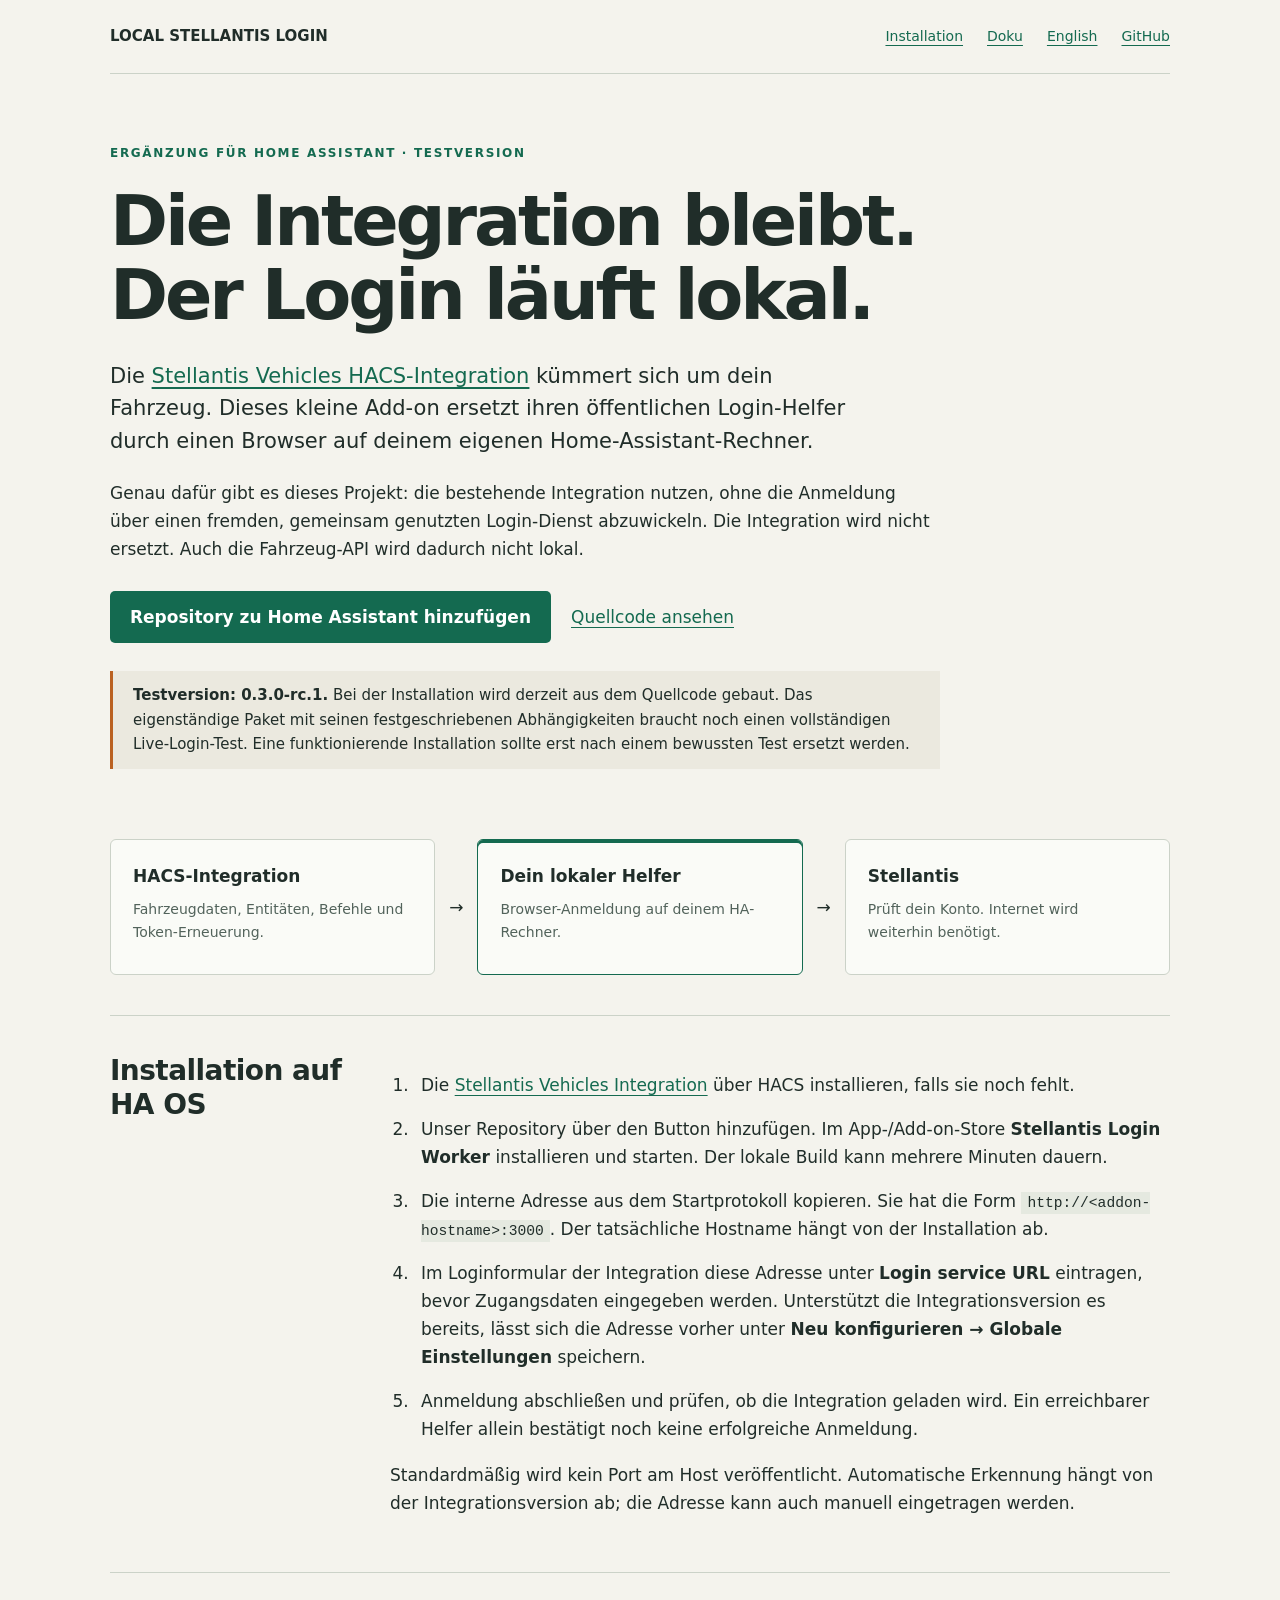
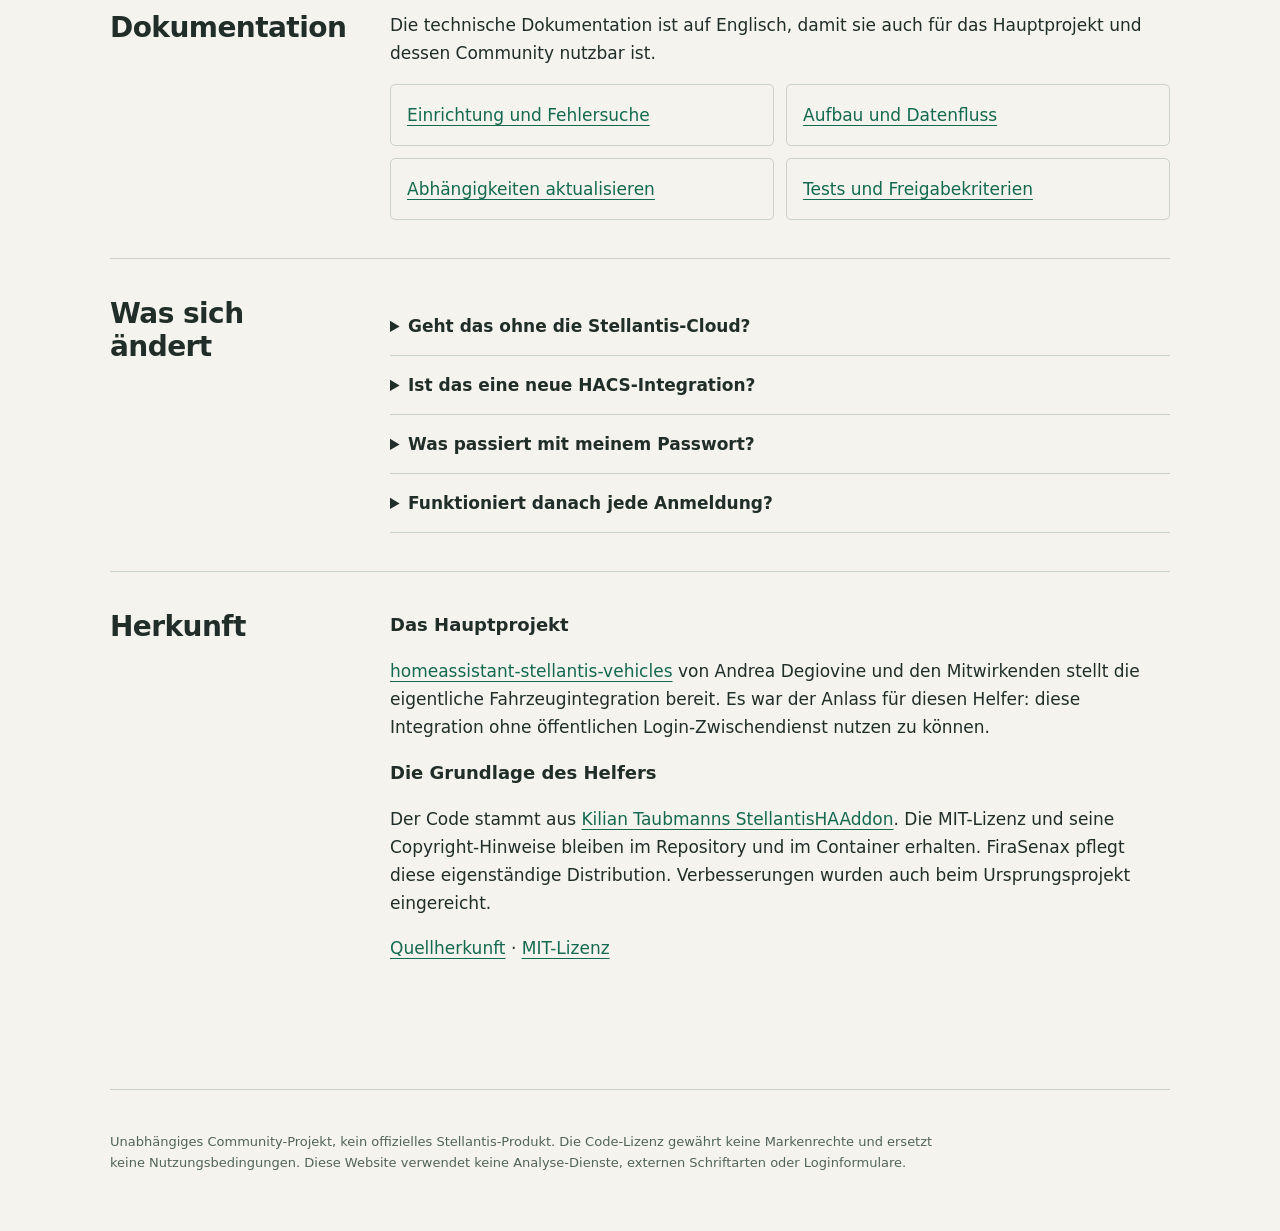
==== docs/de.html @ cf9c1152 "Document project scope and origin, add bilingual Pages site, migrate native image builds" ====
<!doctype html><html lang="de"><head><meta charset="utf-8"><meta name="viewport" content="width=device-width,initial-scale=1"><meta name="description" content="Lokaler Login-Helfer für die Stellantis-HACS-Integration. Anmeldung auf dem eigenen Home-Assistant-Rechner statt über einen öffentlichen Zwischendienst."><title>Local Stellantis Login — Anmeldung auf deinem HA-Rechner</title><link rel="stylesheet" href="style.css"></head><body><a class="skip" href="#main">Zum Inhalt</a><div class="wrap"><header><a class="brand" href="de.html">LOCAL STELLANTIS LOGIN</a><nav aria-label="Navigation"><a href="#install">Installation</a><a href="#docs">Doku</a><a href="index.html" lang="en">English</a><a href="https://github.com/FiraSenax/stellantis-login-worker">GitHub</a></nav></header><main id="main"><div class="hero"><div class="eyebrow">Ergänzung für Home Assistant · Testversion</div><h1>Die Integration bleibt.<br>Der Login läuft lokal.</h1><p class="lead">Die <a href="https://github.com/andreadegiovine/homeassistant-stellantis-vehicles">Stellantis Vehicles HACS-Integration</a> kümmert sich um dein Fahrzeug. Dieses kleine Add-on ersetzt ihren öffentlichen Login-Helfer durch einen Browser auf deinem eigenen Home-Assistant-Rechner.</p><p>Genau dafür gibt es dieses Projekt: die bestehende Integration nutzen, ohne die Anmeldung über einen fremden, gemeinsam genutzten Login-Dienst abzuwickeln. Die Integration wird nicht ersetzt. Auch die Fahrzeug-API wird dadurch nicht lokal.</p><div class="actions"><a class="button" href="https://my.home-assistant.io/redirect/supervisor_add_addon_repository/?repository_url=https%3A%2F%2Fgithub.com%2FFiraSenax%2Fstellantis-login-worker">Repository zu Home Assistant hinzufügen</a><a href="https://github.com/FiraSenax/stellantis-login-worker">Quellcode ansehen</a></div><div class="note"><strong>Testversion: 0.3.0-rc.1.</strong> Bei der Installation wird derzeit aus dem Quellcode gebaut. Das eigenständige Paket mit seinen festgeschriebenen Abhängigkeiten braucht noch einen vollständigen Live-Login-Test. Eine funktionierende Installation sollte erst nach einem bewussten Test ersetzt werden.</div></div><div class="flow" aria-label="Anmeldung: Integration, lokaler Helfer, Stellantis"><div class="node"><strong>HACS-Integration</strong><span>Fahrzeugdaten, Entitäten, Befehle und Token-Erneuerung.</span></div><span class="arrow" aria-hidden="true">→</span><div class="node local"><strong>Dein lokaler Helfer</strong><span>Browser-Anmeldung auf deinem HA-Rechner.</span></div><span class="arrow" aria-hidden="true">→</span><div class="node"><strong>Stellantis</strong><span>Prüft dein Konto. Internet wird weiterhin benötigt.</span></div></div>
<section id="install" class="section-grid"><h2>Installation auf HA OS</h2><div><ol><li>Die <a href="https://github.com/andreadegiovine/homeassistant-stellantis-vehicles">Stellantis Vehicles Integration</a> über HACS installieren, falls sie noch fehlt.</li><li>Unser Repository über den Button hinzufügen. Im App-/Add-on-Store <strong>Stellantis Login Worker</strong> installieren und starten. Der lokale Build kann mehrere Minuten dauern.</li><li>Die interne Adresse aus dem Startprotokoll kopieren. Sie hat die Form <code>http://&lt;addon-hostname&gt;:3000</code>. Der tatsächliche Hostname hängt von der Installation ab.</li><li>Im Loginformular der Integration diese Adresse unter <strong>Login service URL</strong> eintragen, bevor Zugangsdaten eingegeben werden. Unterstützt die Integrationsversion es bereits, lässt sich die Adresse vorher unter <strong>Neu konfigurieren → Globale Einstellungen</strong> speichern.</li><li>Anmeldung abschließen und prüfen, ob die Integration geladen wird. Ein erreichbarer Helfer allein bestätigt noch keine erfolgreiche Anmeldung.</li></ol><p>Standardmäßig wird kein Port am Host veröffentlicht. Automatische Erkennung hängt von der Integrationsversion ab; die Adresse kann auch manuell eingetragen werden.</p></div></section>
<section id="docs" class="section-grid"><h2>Dokumentation</h2><div><p>Die technische Dokumentation ist auf Englisch, damit sie auch für das Hauptprojekt und dessen Community nutzbar ist.</p><div class="links"><a href="https://github.com/FiraSenax/stellantis-login-worker/blob/main/stellantis_login_worker/DOCS.md">Einrichtung und Fehlersuche</a><a href="https://github.com/FiraSenax/stellantis-login-worker/blob/main/docs/ARCHITECTURE.md">Aufbau und Datenfluss</a><a href="https://github.com/FiraSenax/stellantis-login-worker/blob/main/docs/DEPENDENCIES.md">Abhängigkeiten aktualisieren</a><a href="https://github.com/FiraSenax/stellantis-login-worker/blob/main/docs/TESTING.md">Tests und Freigabekriterien</a></div></div></section>
<section class="section-grid"><h2>Was sich ändert</h2><div><details><summary>Geht das ohne die Stellantis-Cloud?</summary><p>Nein. Der öffentliche Login-Zwischendienst entfällt. Stellantis bleibt für die Kontoanmeldung, Fahrzeugdaten und Befehle erforderlich.</p></details><details><summary>Ist das eine neue HACS-Integration?</summary><p>Nein. Die bestehende Integration bleibt zuständig. Dieser Helfer wird als zusätzliche Home-Assistant-App installiert, weil er einen Browser im Container ausführt.</p></details><details><summary>Was passiert mit meinem Passwort?</summary><p>Die Integration sendet es an den eingestellten Helfer. Dessen HTTP-Handler gibt es für den laufenden Versuch an den Browser weiter und speichert es nicht in einer Konfigurationsdatei. Der Helfer hat keine eigene Zugangskontrolle; sein Port sollte intern bleiben und darf nicht ins Internet veröffentlicht werden.</p></details><details><summary>Funktioniert danach jede Anmeldung?</summary><p>Das lässt sich nicht versprechen. Geänderte Loginseiten, Anbieterausfälle und interaktive Prüfungen können weiter Probleme verursachen. Bei Fehlern wird nicht automatisch auf einen öffentlichen Login-Helfer gewechselt.</p></details></div></section>
<section class="section-grid"><h2>Herkunft</h2><div><h3>Das Hauptprojekt</h3><p><a href="https://github.com/andreadegiovine/homeassistant-stellantis-vehicles">homeassistant-stellantis-vehicles</a> von Andrea Degiovine und den Mitwirkenden stellt die eigentliche Fahrzeugintegration bereit. Es war der Anlass für diesen Helfer: diese Integration ohne öffentlichen Login-Zwischendienst nutzen zu können.</p><h3>Die Grundlage des Helfers</h3><p>Der Code stammt aus <a href="https://github.com/ktaubmann/StellantisHAAddon">Kilian Taubmanns StellantisHAAddon</a>. Die MIT-Lizenz und seine Copyright-Hinweise bleiben im Repository und im Container erhalten. FiraSenax pflegt diese eigenständige Distribution. Verbesserungen wurden auch beim Ursprungsprojekt eingereicht.</p><p><a href="https://github.com/FiraSenax/stellantis-login-worker/blob/main/NOTICE">Quellherkunft</a> · <a href="https://github.com/FiraSenax/stellantis-login-worker/blob/main/LICENSE">MIT-Lizenz</a></p></div></section></main><footer><p>Unabhängiges Community-Projekt, kein offizielles Stellantis-Produkt. Die Code-Lizenz gewährt keine Markenrechte und ersetzt keine Nutzungsbedingungen. Diese Website verwendet keine Analyse-Dienste, externen Schriftarten oder Loginformulare.</p></footer></div></body></html>
---- docs/style.css ----
:root{color-scheme:light;--paper:#f4f3ed;--ink:#202d29;--muted:#52635b;--accent:#146a50;--line:#cbd2c8}*{box-sizing:border-box}html{scroll-behavior:smooth}body{margin:0;background:var(--paper);color:var(--ink);font:17px/1.65 system-ui,-apple-system,BlinkMacSystemFont,"Segoe UI",sans-serif}a{color:var(--accent);text-underline-offset:4px}a:hover{color:#093e2e}a:focus-visible{outline:3px solid #ba6121;outline-offset:5px}.wrap{width:min(1060px,90%);margin:auto}header{display:flex;justify-content:space-between;align-items:center;gap:24px;padding:24px 0;border-bottom:1px solid var(--line)}.brand{font-size:15px;font-weight:750;text-decoration:none;color:var(--ink)}nav{display:flex;gap:24px;font-size:14px}main{padding-bottom:72px}.hero{padding:70px 0 46px;max-width:830px}.eyebrow{text-transform:uppercase;letter-spacing:.14em;font-size:12px;font-weight:750;color:var(--accent)}h1{font-size:clamp(40px,6vw,70px);line-height:1.06;letter-spacing:-.045em;margin:20px 0 28px;font-weight:700}h2{font-size:28px;line-height:1.2;letter-spacing:-.02em;margin:0 0 22px}h3{font-size:18px;margin:0 0 10px}.lead{font-size:21px;line-height:1.55;max-width:760px}.actions{display:flex;gap:20px;align-items:center;flex-wrap:wrap;margin:28px 0}.button{background:var(--accent);color:white;padding:12px 20px;border-radius:5px;text-decoration:none;font-weight:650}.button:hover{background:#0b523d;color:white}.note{border-left:3px solid #ba6121;padding:12px 20px;background:#ebe9df;font-size:15px;margin-top:28px}.flow{display:grid;grid-template-columns:1fr auto 1fr auto 1fr;align-items:center;gap:14px;padding:24px 0 40px}.node{border:1px solid var(--line);border-radius:6px;padding:22px;min-height:136px;background:#fafbf7}.node span{display:block;color:var(--muted);font-size:14px;margin-top:8px}.local{border-color:var(--accent);box-shadow:inset 0 3px var(--accent)}section{padding:38px 0;border-top:1px solid var(--line);scroll-margin-top:20px}.section-grid{display:grid;grid-template-columns:240px 1fr;gap:40px}.section-grid p:first-child{margin-top:0}ol{padding-left:24px}li{padding-left:7px;margin-bottom:16px}code{font: .86em ui-monospace,SFMono-Regular,Consolas,monospace;background:#e5e9e0;padding:3px 6px;overflow-wrap:anywhere}pre{white-space:pre-wrap;overflow-wrap:anywhere;background:#e5e9e0;padding:18px;border-radius:4px}pre code{padding:0}.links{display:grid;grid-template-columns:1fr 1fr;gap:12px}.links a{padding:16px;border:1px solid var(--line);border-radius:5px}footer{border-top:1px solid var(--line);padding:28px 0 44px;color:var(--muted);font-size:13px}footer p{max-width:860px}.skip{position:absolute;left:-9999px}.skip:focus{left:15px;top:15px;background:white;padding:10px;z-index:2}details{border-bottom:1px solid var(--line);padding:15px 0}summary{cursor:pointer;font-weight:650}details p{font-size:16px}@media(max-width:720px){header{align-items:flex-start}nav{gap:12px;flex-wrap:wrap;justify-content:flex-end}.hero{padding-top:46px}.flow{grid-template-columns:1fr;padding-bottom:30px;gap:10px}.arrow{transform:rotate(90deg);justify-self:center}.node{min-height:auto;padding:18px}.section-grid{grid-template-columns:1fr;gap:8px}.links{grid-template-columns:1fr}.lead{font-size:19px}h2{font-size:25px}}
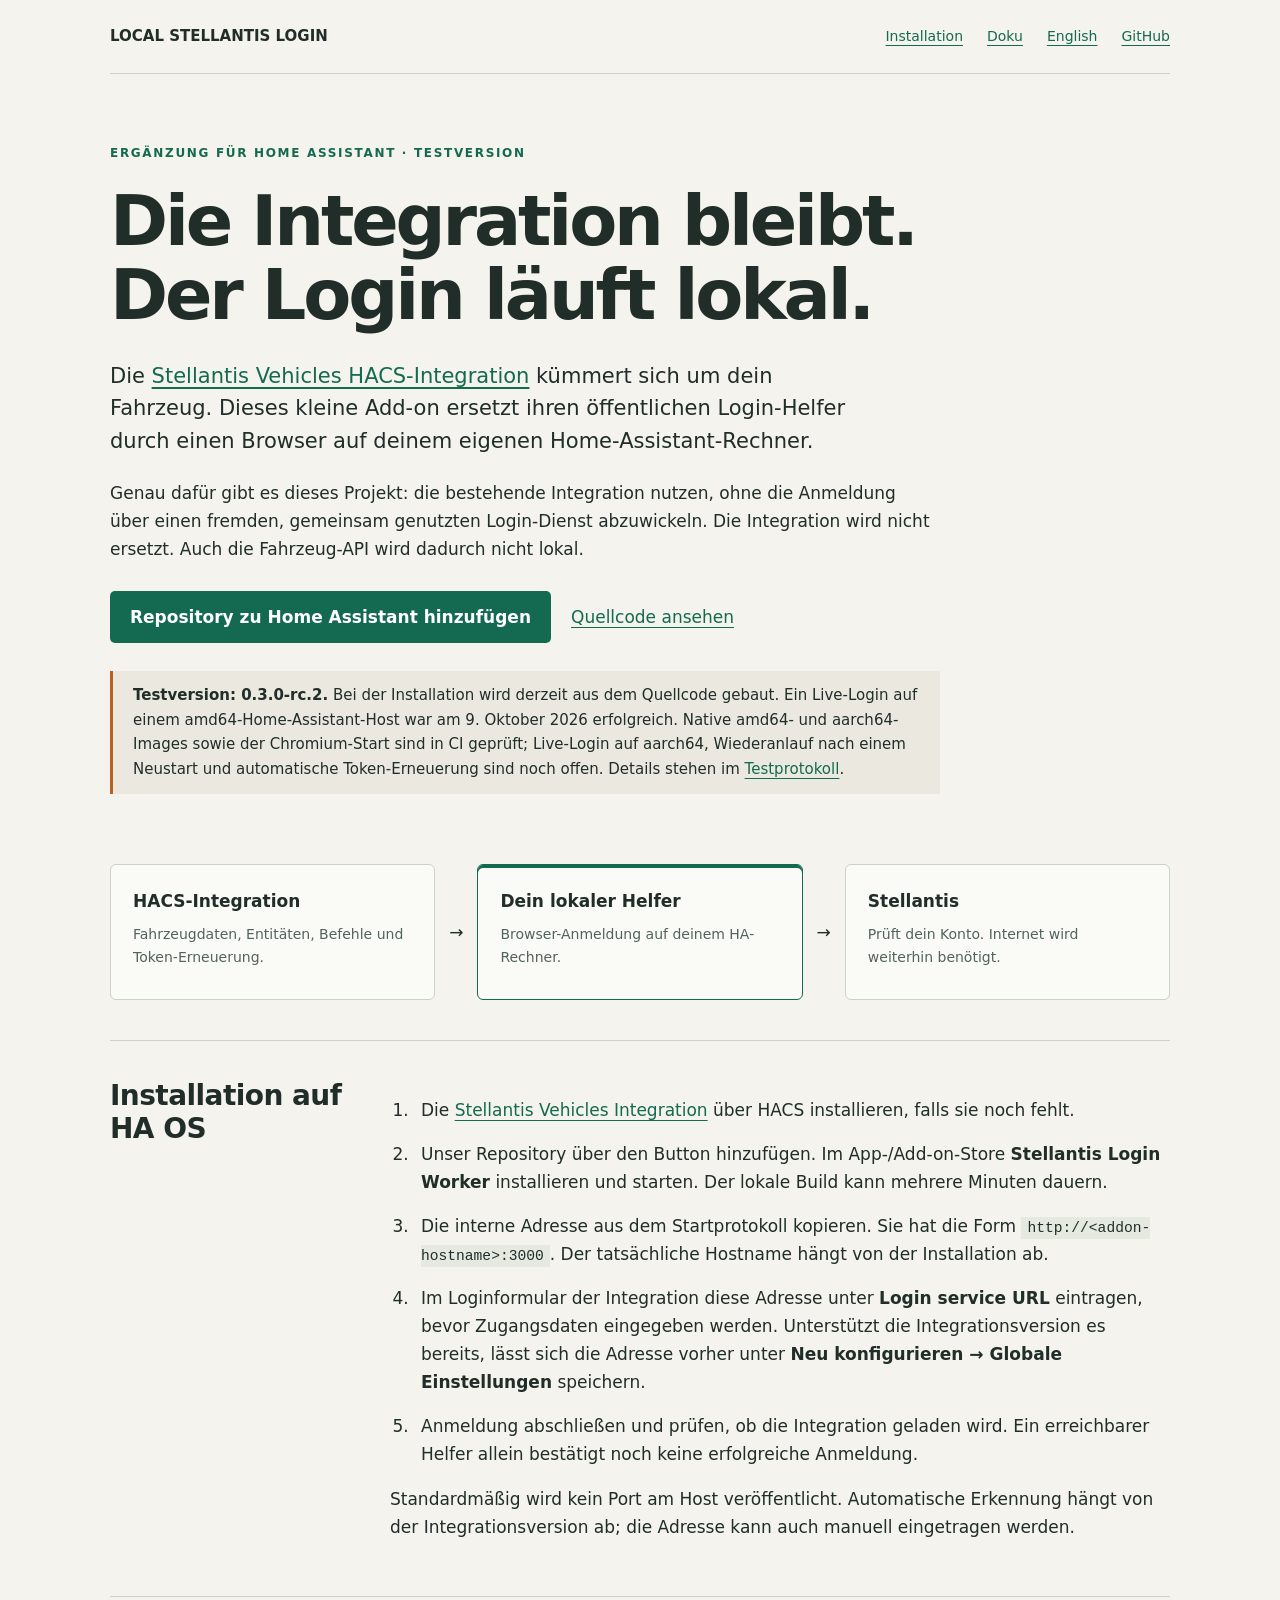
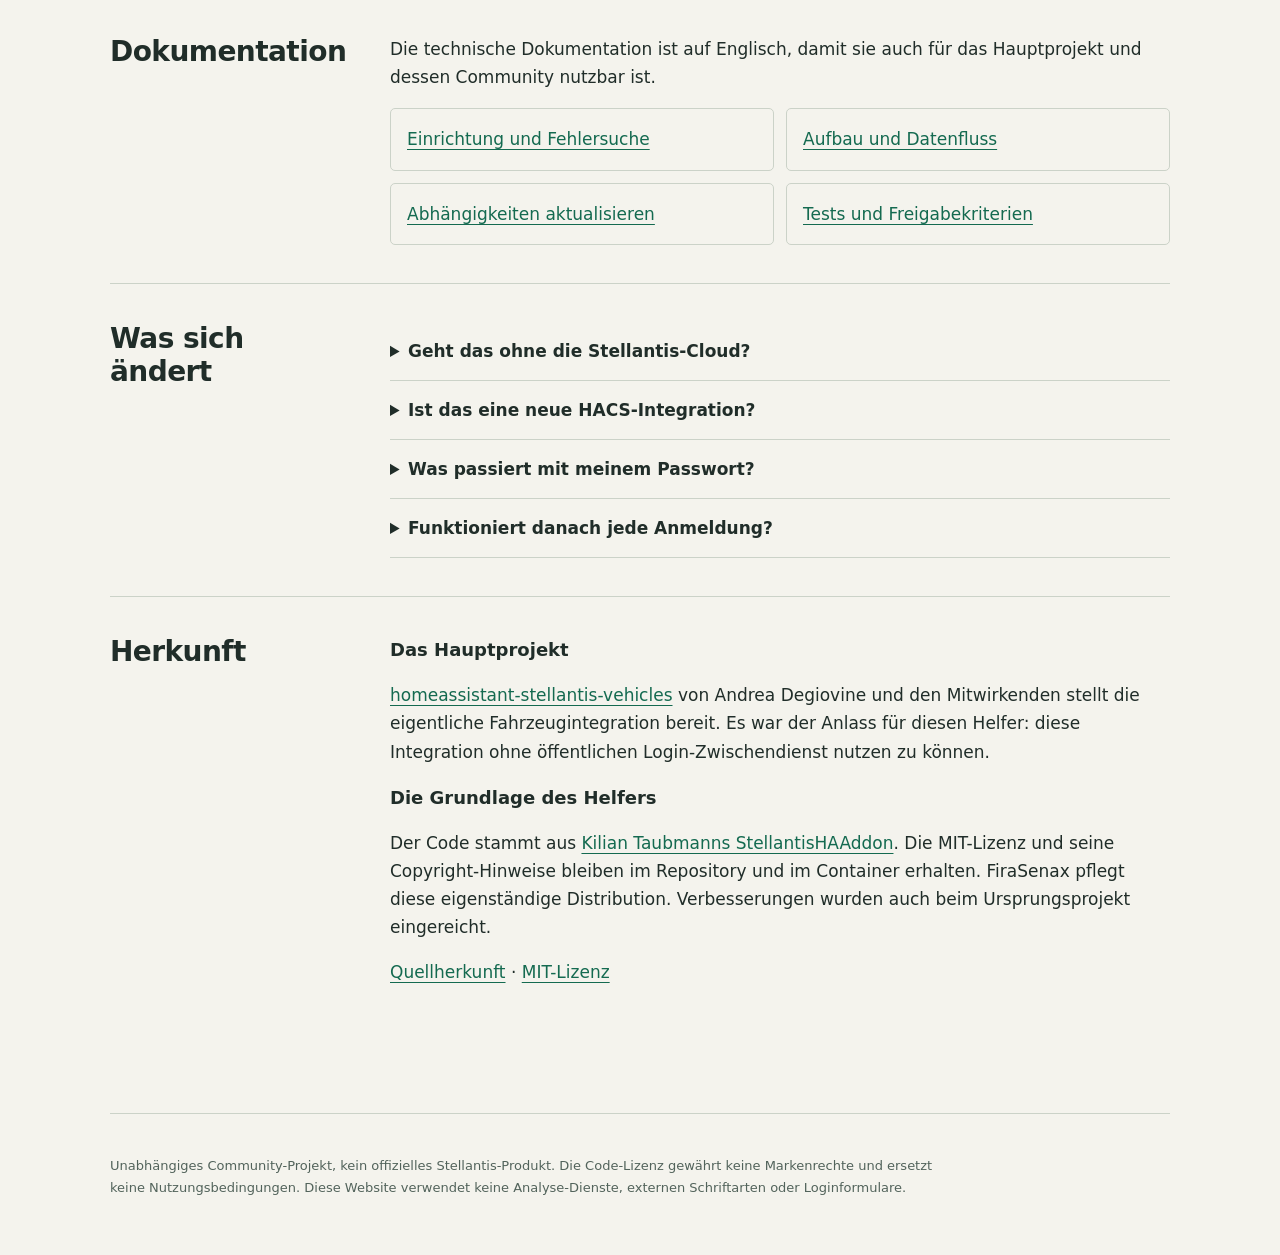
==== commit ba35eb1a: "Update preview pages with rc.2 live login evidence" ====
--- a/docs/de.html
+++ b/docs/de.html
@@ -1,4 +1,4 @@
-<!doctype html><html lang="de"><head><meta charset="utf-8"><meta name="viewport" content="width=device-width,initial-scale=1"><meta name="description" content="Lokaler Login-Helfer für die Stellantis-HACS-Integration. Anmeldung auf dem eigenen Home-Assistant-Rechner statt über einen öffentlichen Zwischendienst."><title>Local Stellantis Login — Anmeldung auf deinem HA-Rechner</title><link rel="stylesheet" href="style.css"></head><body><a class="skip" href="#main">Zum Inhalt</a><div class="wrap"><header><a class="brand" href="de.html">LOCAL STELLANTIS LOGIN</a><nav aria-label="Navigation"><a href="#install">Installation</a><a href="#docs">Doku</a><a href="index.html" lang="en">English</a><a href="https://github.com/FiraSenax/stellantis-login-worker">GitHub</a></nav></header><main id="main"><div class="hero"><div class="eyebrow">Ergänzung für Home Assistant · Testversion</div><h1>Die Integration bleibt.<br>Der Login läuft lokal.</h1><p class="lead">Die <a href="https://github.com/andreadegiovine/homeassistant-stellantis-vehicles">Stellantis Vehicles HACS-Integration</a> kümmert sich um dein Fahrzeug. Dieses kleine Add-on ersetzt ihren öffentlichen Login-Helfer durch einen Browser auf deinem eigenen Home-Assistant-Rechner.</p><p>Genau dafür gibt es dieses Projekt: die bestehende Integration nutzen, ohne die Anmeldung über einen fremden, gemeinsam genutzten Login-Dienst abzuwickeln. Die Integration wird nicht ersetzt. Auch die Fahrzeug-API wird dadurch nicht lokal.</p><div class="actions"><a class="button" href="https://my.home-assistant.io/redirect/supervisor_add_addon_repository/?repository_url=https%3A%2F%2Fgithub.com%2FFiraSenax%2Fstellantis-login-worker">Repository zu Home Assistant hinzufügen</a><a href="https://github.com/FiraSenax/stellantis-login-worker">Quellcode ansehen</a></div><div class="note"><strong>Testversion: 0.3.0-rc.1.</strong> Bei der Installation wird derzeit aus dem Quellcode gebaut. Das eigenständige Paket mit seinen festgeschriebenen Abhängigkeiten braucht noch einen vollständigen Live-Login-Test. Eine funktionierende Installation sollte erst nach einem bewussten Test ersetzt werden.</div></div><div class="flow" aria-label="Anmeldung: Integration, lokaler Helfer, Stellantis"><div class="node"><strong>HACS-Integration</strong><span>Fahrzeugdaten, Entitäten, Befehle und Token-Erneuerung.</span></div><span class="arrow" aria-hidden="true">→</span><div class="node local"><strong>Dein lokaler Helfer</strong><span>Browser-Anmeldung auf deinem HA-Rechner.</span></div><span class="arrow" aria-hidden="true">→</span><div class="node"><strong>Stellantis</strong><span>Prüft dein Konto. Internet wird weiterhin benötigt.</span></div></div>
+<!doctype html><html lang="de"><head><meta charset="utf-8"><meta name="viewport" content="width=device-width,initial-scale=1"><meta name="description" content="Lokaler Login-Helfer für die Stellantis-HACS-Integration. Anmeldung auf dem eigenen Home-Assistant-Rechner statt über einen öffentlichen Zwischendienst."><title>Local Stellantis Login — Anmeldung auf deinem HA-Rechner</title><link rel="stylesheet" href="style.css"></head><body><a class="skip" href="#main">Zum Inhalt</a><div class="wrap"><header><a class="brand" href="de.html">LOCAL STELLANTIS LOGIN</a><nav aria-label="Navigation"><a href="#install">Installation</a><a href="#docs">Doku</a><a href="index.html" lang="en">English</a><a href="https://github.com/FiraSenax/stellantis-login-worker">GitHub</a></nav></header><main id="main"><div class="hero"><div class="eyebrow">Ergänzung für Home Assistant · Testversion</div><h1>Die Integration bleibt.<br>Der Login läuft lokal.</h1><p class="lead">Die <a href="https://github.com/andreadegiovine/homeassistant-stellantis-vehicles">Stellantis Vehicles HACS-Integration</a> kümmert sich um dein Fahrzeug. Dieses kleine Add-on ersetzt ihren öffentlichen Login-Helfer durch einen Browser auf deinem eigenen Home-Assistant-Rechner.</p><p>Genau dafür gibt es dieses Projekt: die bestehende Integration nutzen, ohne die Anmeldung über einen fremden, gemeinsam genutzten Login-Dienst abzuwickeln. Die Integration wird nicht ersetzt. Auch die Fahrzeug-API wird dadurch nicht lokal.</p><div class="actions"><a class="button" href="https://my.home-assistant.io/redirect/supervisor_add_addon_repository/?repository_url=https%3A%2F%2Fgithub.com%2FFiraSenax%2Fstellantis-login-worker">Repository zu Home Assistant hinzufügen</a><a href="https://github.com/FiraSenax/stellantis-login-worker">Quellcode ansehen</a></div><div class="note"><strong>Testversion: 0.3.0-rc.2.</strong> Bei der Installation wird derzeit aus dem Quellcode gebaut. Ein Live-Login auf einem amd64-Home-Assistant-Host war am 9. Oktober 2026 erfolgreich. Native amd64- und aarch64-Images sowie der Chromium-Start sind in CI geprüft; Live-Login auf aarch64, Wiederanlauf nach einem Neustart und automatische Token-Erneuerung sind noch offen. Details stehen im <a href="https://github.com/FiraSenax/stellantis-login-worker/blob/main/docs/TESTING.md">Testprotokoll</a>.</div></div><div class="flow" aria-label="Anmeldung: Integration, lokaler Helfer, Stellantis"><div class="node"><strong>HACS-Integration</strong><span>Fahrzeugdaten, Entitäten, Befehle und Token-Erneuerung.</span></div><span class="arrow" aria-hidden="true">→</span><div class="node local"><strong>Dein lokaler Helfer</strong><span>Browser-Anmeldung auf deinem HA-Rechner.</span></div><span class="arrow" aria-hidden="true">→</span><div class="node"><strong>Stellantis</strong><span>Prüft dein Konto. Internet wird weiterhin benötigt.</span></div></div>
 <section id="install" class="section-grid"><h2>Installation auf HA OS</h2><div><ol><li>Die <a href="https://github.com/andreadegiovine/homeassistant-stellantis-vehicles">Stellantis Vehicles Integration</a> über HACS installieren, falls sie noch fehlt.</li><li>Unser Repository über den Button hinzufügen. Im App-/Add-on-Store <strong>Stellantis Login Worker</strong> installieren und starten. Der lokale Build kann mehrere Minuten dauern.</li><li>Die interne Adresse aus dem Startprotokoll kopieren. Sie hat die Form <code>http://&lt;addon-hostname&gt;:3000</code>. Der tatsächliche Hostname hängt von der Installation ab.</li><li>Im Loginformular der Integration diese Adresse unter <strong>Login service URL</strong> eintragen, bevor Zugangsdaten eingegeben werden. Unterstützt die Integrationsversion es bereits, lässt sich die Adresse vorher unter <strong>Neu konfigurieren → Globale Einstellungen</strong> speichern.</li><li>Anmeldung abschließen und prüfen, ob die Integration geladen wird. Ein erreichbarer Helfer allein bestätigt noch keine erfolgreiche Anmeldung.</li></ol><p>Standardmäßig wird kein Port am Host veröffentlicht. Automatische Erkennung hängt von der Integrationsversion ab; die Adresse kann auch manuell eingetragen werden.</p></div></section>
 <section id="docs" class="section-grid"><h2>Dokumentation</h2><div><p>Die technische Dokumentation ist auf Englisch, damit sie auch für das Hauptprojekt und dessen Community nutzbar ist.</p><div class="links"><a href="https://github.com/FiraSenax/stellantis-login-worker/blob/main/stellantis_login_worker/DOCS.md">Einrichtung und Fehlersuche</a><a href="https://github.com/FiraSenax/stellantis-login-worker/blob/main/docs/ARCHITECTURE.md">Aufbau und Datenfluss</a><a href="https://github.com/FiraSenax/stellantis-login-worker/blob/main/docs/DEPENDENCIES.md">Abhängigkeiten aktualisieren</a><a href="https://github.com/FiraSenax/stellantis-login-worker/blob/main/docs/TESTING.md">Tests und Freigabekriterien</a></div></div></section>
 <section class="section-grid"><h2>Was sich ändert</h2><div><details><summary>Geht das ohne die Stellantis-Cloud?</summary><p>Nein. Der öffentliche Login-Zwischendienst entfällt. Stellantis bleibt für die Kontoanmeldung, Fahrzeugdaten und Befehle erforderlich.</p></details><details><summary>Ist das eine neue HACS-Integration?</summary><p>Nein. Die bestehende Integration bleibt zuständig. Dieser Helfer wird als zusätzliche Home-Assistant-App installiert, weil er einen Browser im Container ausführt.</p></details><details><summary>Was passiert mit meinem Passwort?</summary><p>Die Integration sendet es an den eingestellten Helfer. Dessen HTTP-Handler gibt es für den laufenden Versuch an den Browser weiter und speichert es nicht in einer Konfigurationsdatei. Der Helfer hat keine eigene Zugangskontrolle; sein Port sollte intern bleiben und darf nicht ins Internet veröffentlicht werden.</p></details><details><summary>Funktioniert danach jede Anmeldung?</summary><p>Das lässt sich nicht versprechen. Geänderte Loginseiten, Anbieterausfälle und interaktive Prüfungen können weiter Probleme verursachen. Bei Fehlern wird nicht automatisch auf einen öffentlichen Login-Helfer gewechselt.</p></details></div></section>
